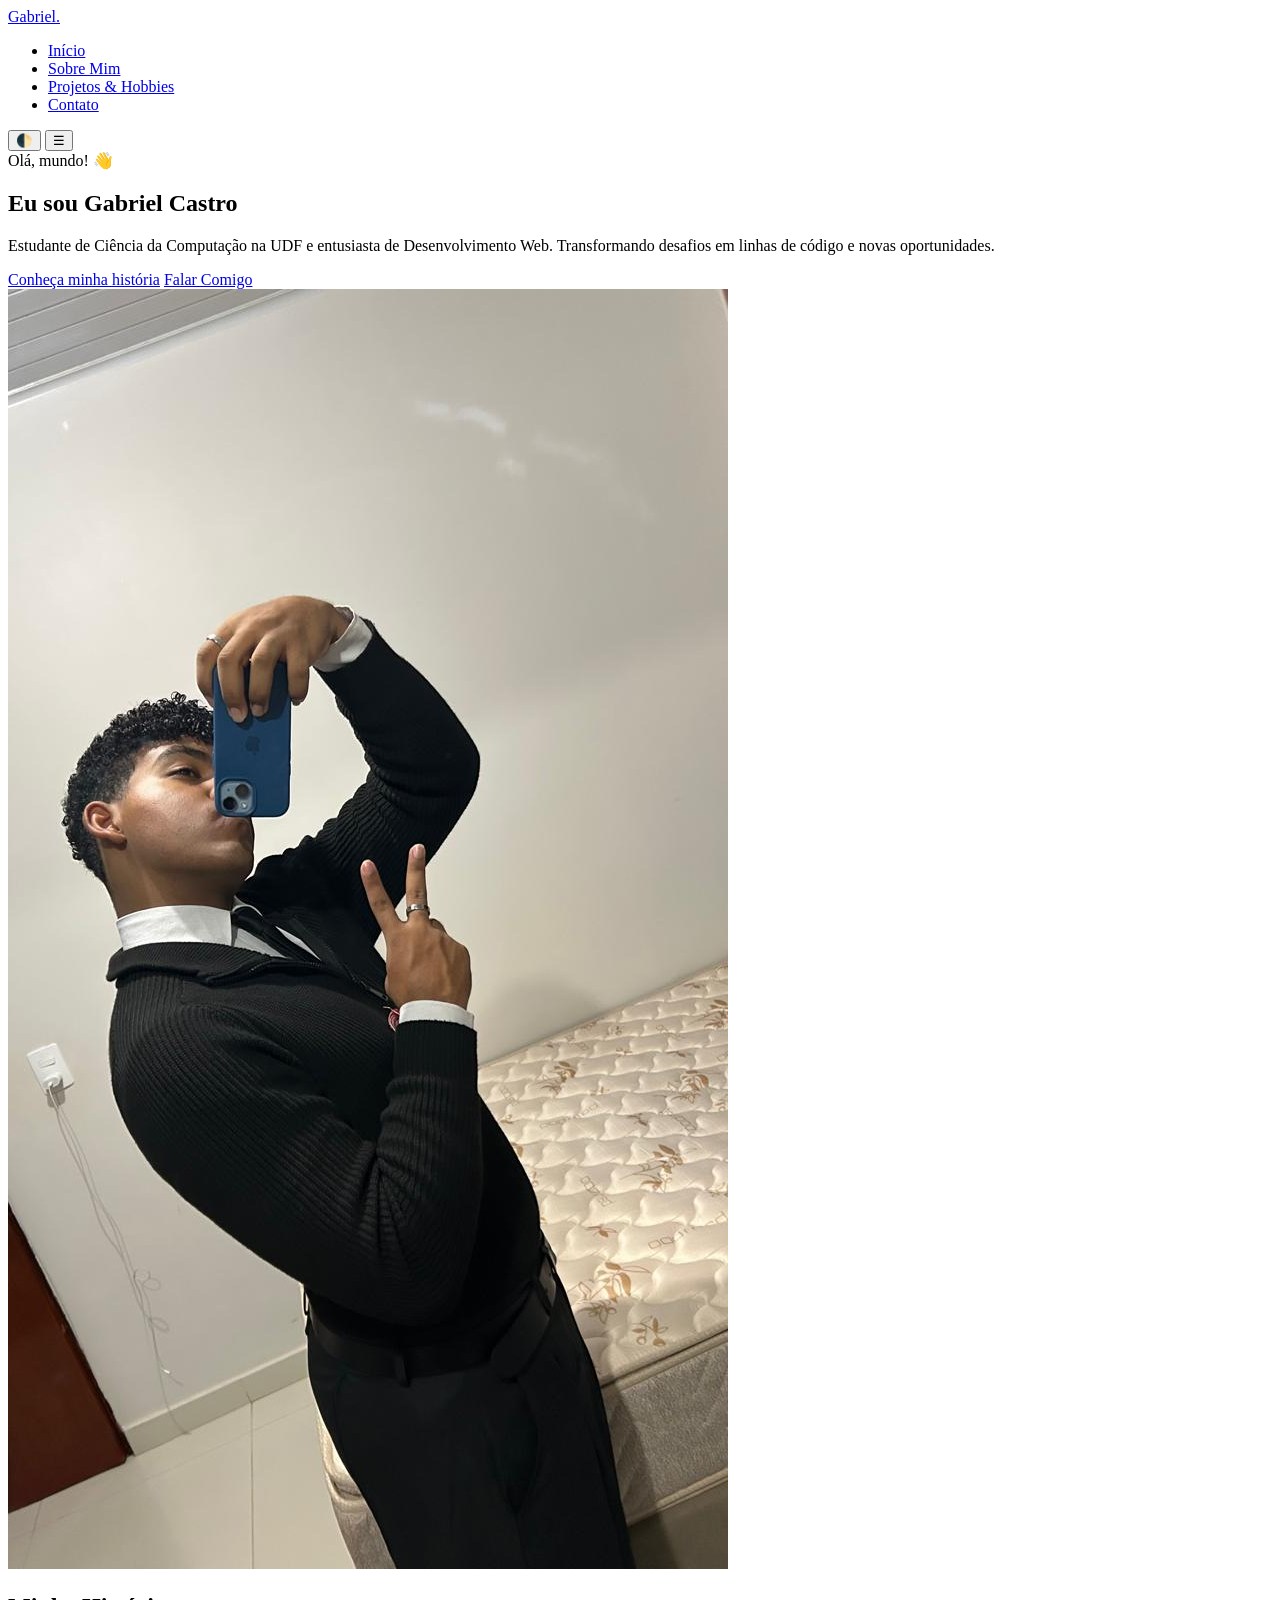
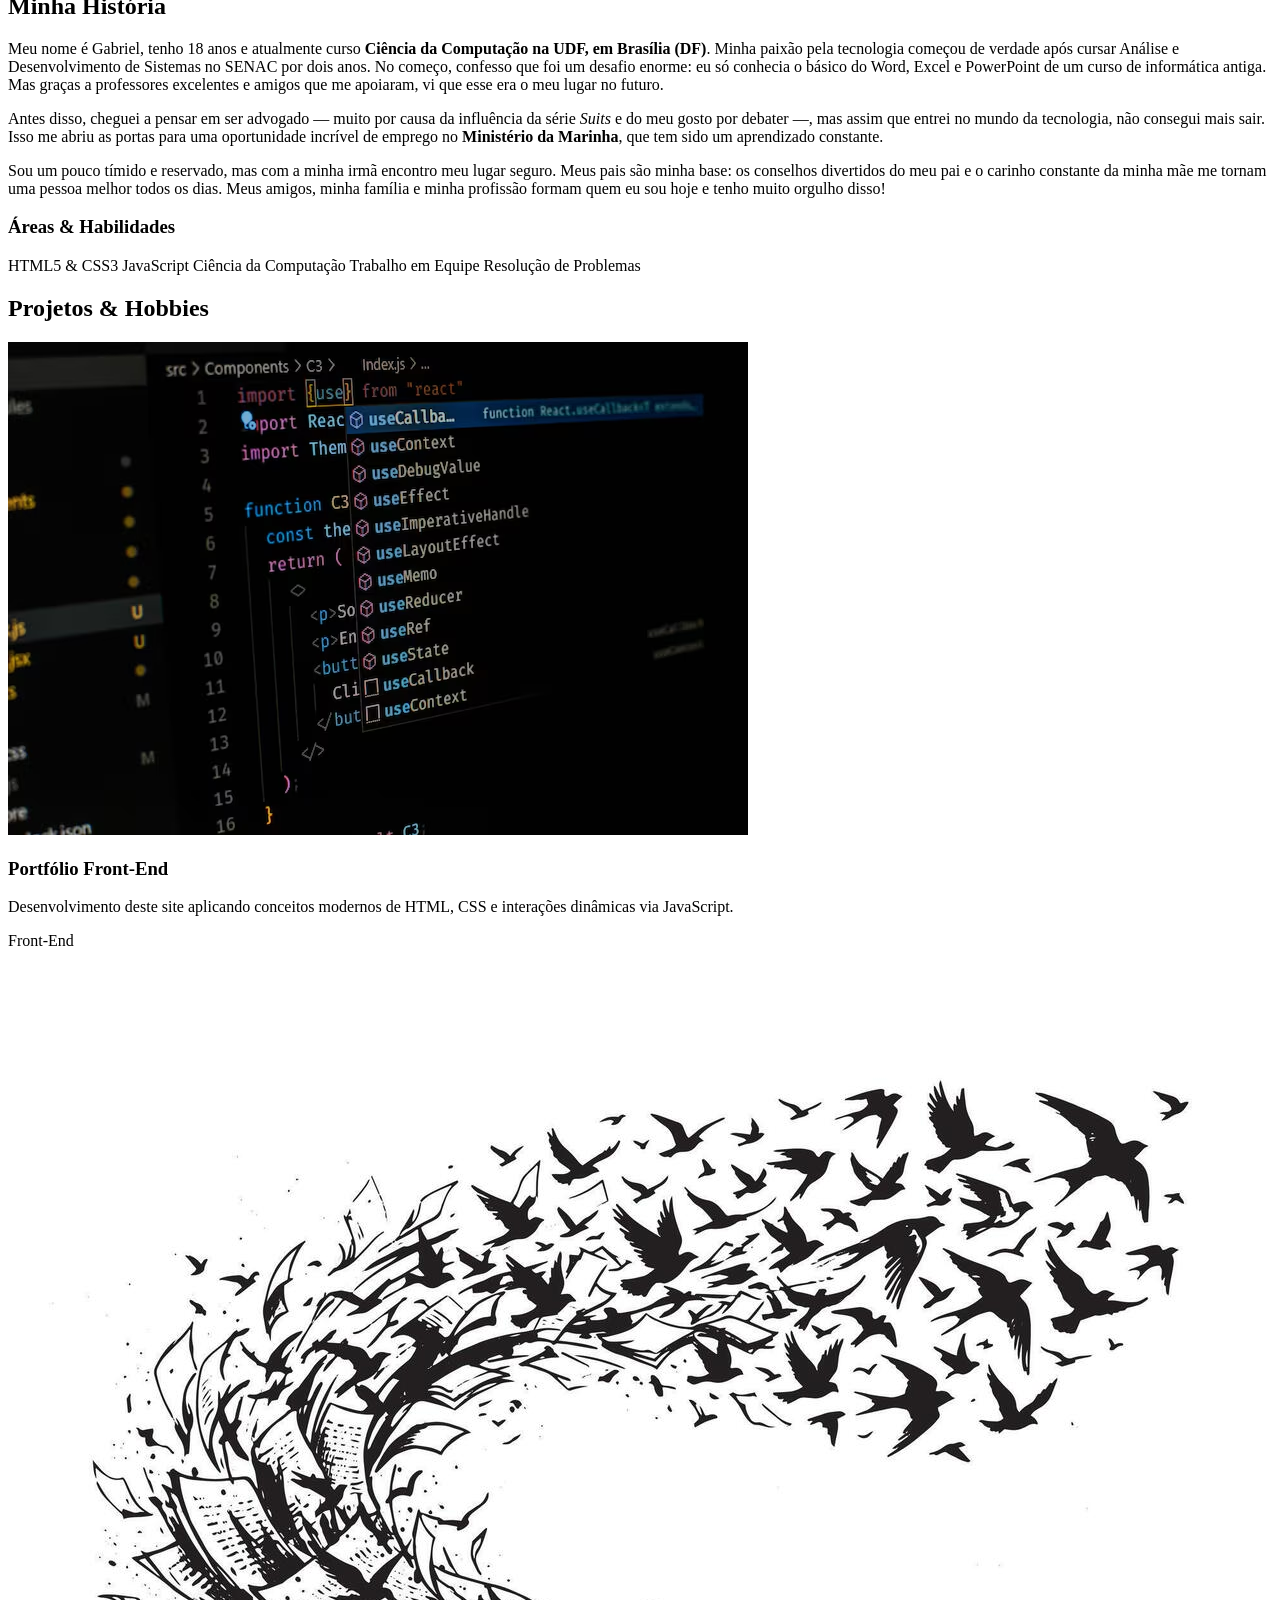
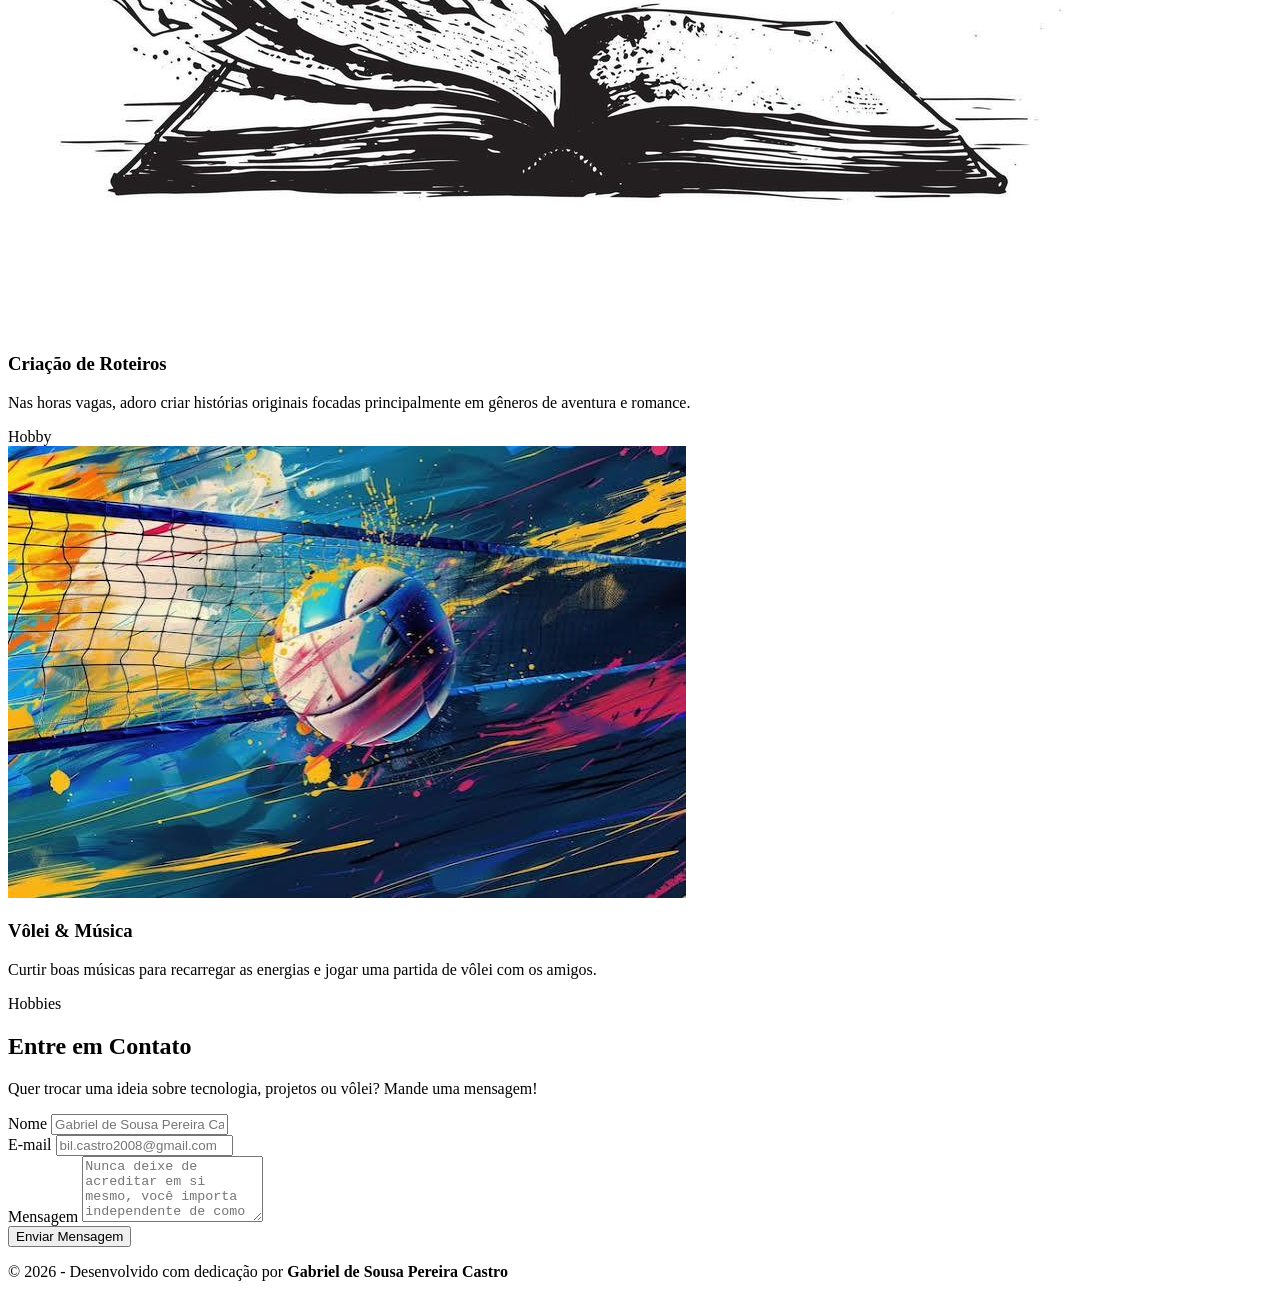
==== index.html @ bac4af5f "Add files via upload" ====
<!DOCTYPE html>
<html lang="pt-BR">
<head>
    <meta charset="UTF-8">
    <meta name="viewport" content="width=device-width, initial-scale=1.0">
    <title>Gabriel Castro | Portfólio & Biografia</title>
    <link rel="stylesheet" href="CSS/style.css">
    <!-- Fonte Google Fonts -->
    <link href="https://fonts.googleapis.com/css2?family=Poppins:wght@300;400;600;700&display=swap" rel="stylesheet">
</head>
<body>

    <!-- Cabeçalho e Navegação -->
    <header class="header">
        <div class="container nav-container">
            <a href="#inicio" class="logo">Gabriel<span>.</span></a>
            
            <nav class="nav" id="nav-menu">
                <ul class="nav-list">
                    <li><a href="#inicio" class="nav-link">Início</a></li>
                    <li><a href="#sobre" class="nav-link">Sobre Mim</a></li>
                    <li><a href="#projetos" class="nav-link">Projetos & Hobbies</a></li>
                    <li><a href="#contato" class="nav-link">Contato</a></li>
                </ul>
            </nav>

            <div class="nav-actions">
                <button id="theme-toggle" class="btn-icon" title="Alternar Tema">🌓</button>
                <button id="menu-toggle" class="menu-toggle" aria-label="Abrir Menu">☰</button>
            </div>
        </div>
    </header>

    <!-- Seção Principal (Hero) -->
    <section id="inicio" class="hero">
        <div class="container hero-content">
            <div class="hero-text">
                <span class="tag">Olá, mundo! 👋</span>
                <h1>Eu sou <span>Gabriel Castro</span></h1>
                <p>Estudante de Ciência da Computação na UDF e entusiasta de Desenvolvimento Web. Transformando desafios em linhas de código e novas oportunidades.</p>
                <div class="hero-buttons">
                    <a href="#sobre" class="btn btn-primary">Conheça minha história</a>
                    <a href="#contato" class="btn btn-outline">Falar Comigo</a>
                </div>
            </div>
            <div class="hero-image">
                <!-- Troque o src por "img/perfil.jpg" quando colocar sua foto na pasta img -->
                <img src="img/Gabriel.jpeg" alt="Foto de Gabriel de Sousa">
            </div>
        </div>
    </section>

    <!-- Seção Sobre Mim / Biografia -->
    <section id="sobre" class="section">
        <div class="container">
            <h2 class="section-title">Minha História</h2>
            <div class="about-grid">
                <div class="about-text">
                    <p>Meu nome é Gabriel, tenho 18 anos e atualmente curso <strong>Ciência da Computação na UDF, em Brasília (DF)</strong>. Minha paixão pela tecnologia começou de verdade após cursar Análise e Desenvolvimento de Sistemas no SENAC por dois anos. No começo, confesso que foi um desafio enorme: eu só conhecia o básico do Word, Excel e PowerPoint de um curso de informática antiga. Mas graças a professores excelentes e amigos que me apoiaram, vi que esse era o meu lugar no futuro.</p>
                    
                    <p>Antes disso, cheguei a pensar em ser advogado — muito por causa da influência da série <em>Suits</em> e do meu gosto por debater —, mas assim que entrei no mundo da tecnologia, não consegui mais sair. Isso me abriu as portas para uma oportunidade incrível de emprego no <strong>Ministério da Marinha</strong>, que tem sido um aprendizado constante.</p>
                    
                    <p>Sou um pouco tímido e reservado, mas com a minha irmã encontro meu lugar seguro. Meus pais são minha base: os conselhos divertidos do meu pai e o carinho constante da minha mãe me tornam uma pessoa melhor todos os dias. Meus amigos, minha família e minha profissão formam quem eu sou hoje e tenho muito orgulho disso!</p>
                </div>
                <div class="skills">
                    <h3>Áreas & Habilidades</h3>
                    <div class="skill-tags">
                        <span>HTML5 & CSS3</span>
                        <span>JavaScript</span>
                        <span>Ciência da Computação</span>
                        <span>Trabalho em Equipe</span>
                        <span>Resolução de Problemas</span>
                    </div>
                </div>
            </div>
        </div>
    </section>

    <!-- Seção Projetos & Hobbies -->
    <section id="projetos" class="section section-alt">
        <div class="container">
            <h2 class="section-title">Projetos & Hobbies</h2>
            <div class="cards-grid">
                
                <article class="card">
                    <img src="img/codigo.avif" alt="Projeto Web">
                    <div class="card-body">
                        <h3>Portfólio Front-End</h3>
                        <p>Desenvolvimento deste site aplicando conceitos modernos de HTML, CSS e interações dinâmicas via JavaScript.</p>
                        <span class="badge">Front-End</span>
                    </div>
                </article>

                <article class="card">
                    <img src="img/livro.jpg" alt="Hobby de Roteiros">
                    <div class="card-body">
                        <h3>Criação de Roteiros</h3>
                        <p>Nas horas vagas, adoro criar histórias originais focadas principalmente em gêneros de aventura e romance.</p>
                        <span class="badge">Hobby</span>
                    </div>
                </article>

                <article class="card">
                    <img src="img/images.jpg" alt="Esportes e Música">
                    <div class="card-body">
                        <h3>Vôlei & Música</h3>
                        <p>Curtir boas músicas para recarregar as energias e jogar uma partida de vôlei com os amigos.</p>
                        <span class="badge">Hobbies</span>
                    </div>
                </article>

            </div>
        </div>
    </section>

    <!-- Seção Contato -->
    <section id="contato" class="section">
        <div class="container contact-container">
            <h2 class="section-title">Entre em Contato</h2>
            <p class="section-subtitle">Quer trocar uma ideia sobre tecnologia, projetos ou vôlei? Mande uma mensagem!</p>
            
            <form id="contact-form" class="contact-form">
                <div class="form-group">
                    <label for="nome">Nome</label>
                    <input type="text" id="nome" placeholder="Gabriel de Sousa Pereira Castro" required>
                </div>
                <div class="form-group">
                    <label for="email">E-mail</label>
                    <input type="email" id="email" placeholder="bil.castro2008@gmail.com" required>
                </div>
                <div class="form-group">
                    <label for="mensagem">Mensagem</label>
                    <textarea id="mensagem" rows="4" placeholder="Nunca deixe de acreditar em si mesmo, você importa independente de como ou de quem seja, só seja você mesmo!" required></textarea>
                </div>
                <button type="submit" class="btn btn-primary btn-full">Enviar Mensagem</button>
                <p id="form-feedback" class="feedback-msg"></p>
            </form>
        </div>
    </section>

    <!-- Rodapé -->
    <footer class="footer">
        <div class="container">
            <p>&copy; 2026 - Desenvolvido com dedicação por <strong>Gabriel de Sousa Pereira Castro</strong></p>
        </div>
    </footer>

    <script src="JS/javascript.js"></script>
</body>
</html>
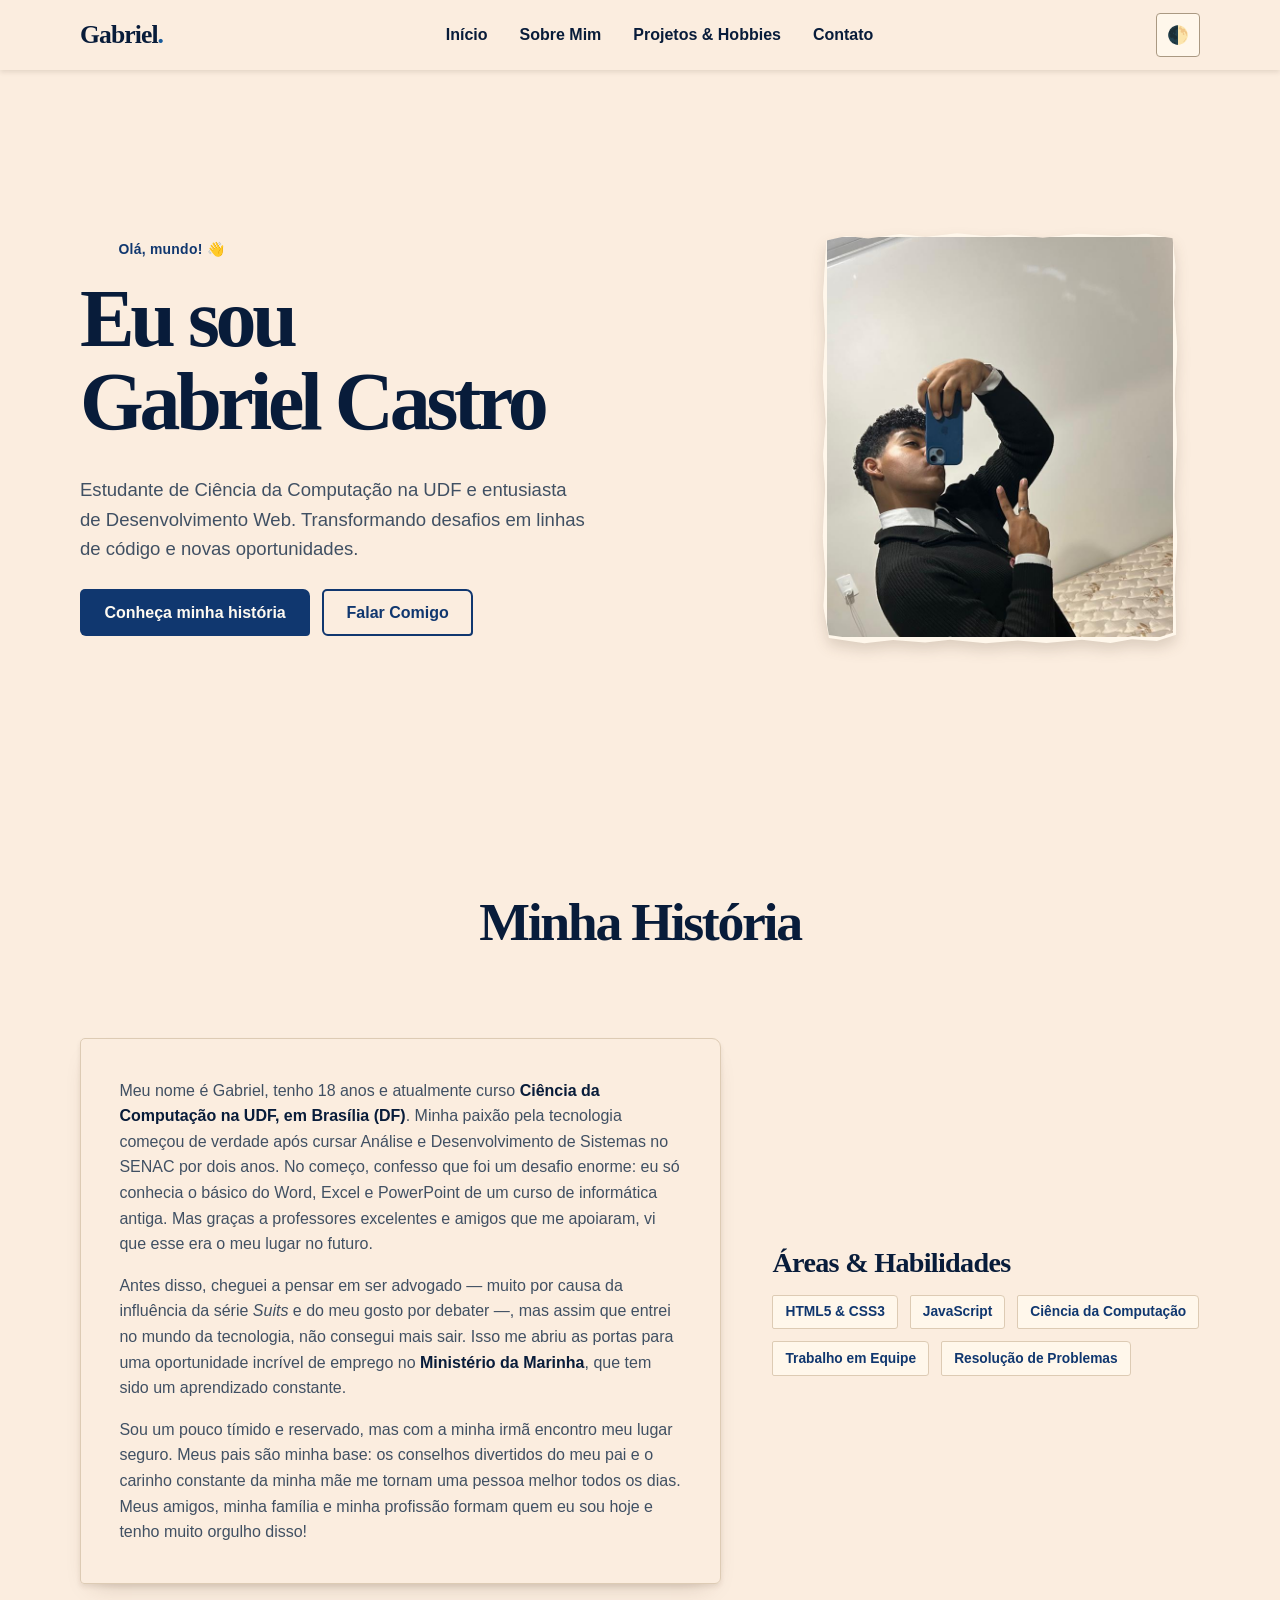
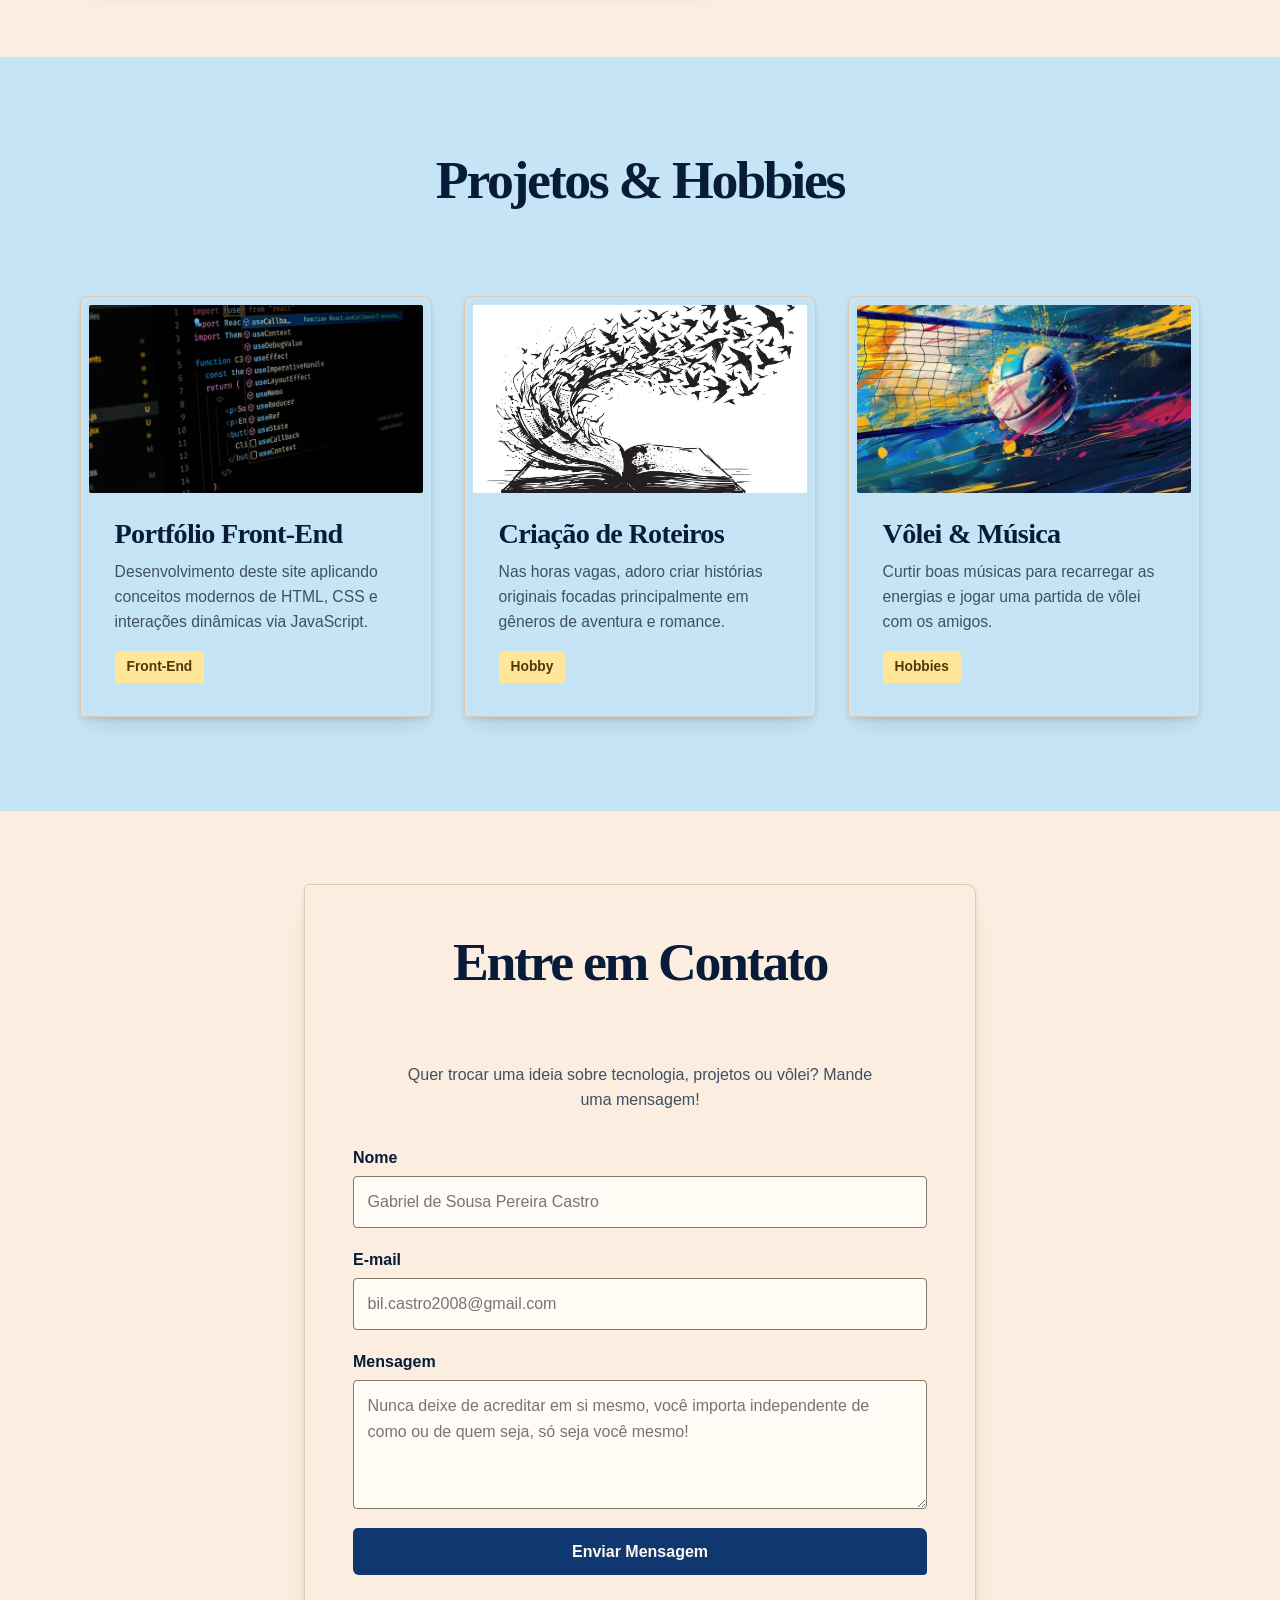
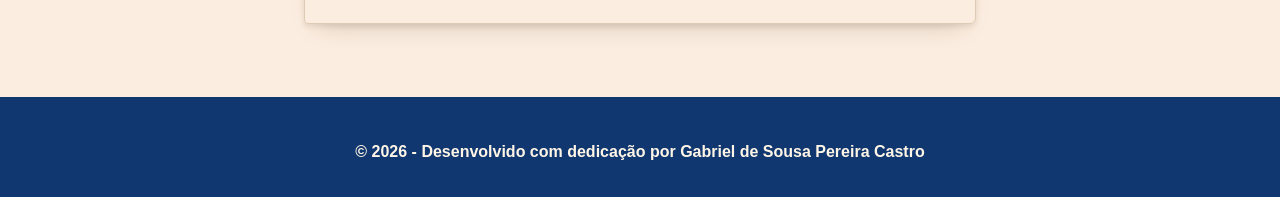
==== commit d256c921: "Update index.html" ====
--- a/index.html
+++ b/index.html
@@ -4,7 +4,7 @@
     <meta charset="UTF-8">
     <meta name="viewport" content="width=device-width, initial-scale=1.0">
     <title>Gabriel Castro | Portfólio & Biografia</title>
-    <link rel="stylesheet" href="CSS/style.css">
+    <link rel="stylesheet" href="style.css">
     <!-- Fonte Google Fonts -->
     <link href="https://fonts.googleapis.com/css2?family=Poppins:wght@300;400;600;700&display=swap" rel="stylesheet">
 </head>
@@ -145,6 +145,6 @@
         </div>
     </footer>
 
-    <script src="JS/javascript.js"></script>
+    <script src="javascript.js"></script>
 </body>
-</html>+</html>
--- a/style.css
+++ b/style.css
@@ -0,0 +1,419 @@
+@charset "UTF-8";
+
+/* Abrigo do Marinheiro • Folha de estilos completa
+   A paleta e as fontes podem ser ajustadas aqui. As texturas ficam no fim. */
+:root {
+    color-scheme: light;
+    --bg-paper: #fbeddf;
+    --bg-card: #fff7eb;
+    --bg-alt: #c5e4f6;
+    --text-main: #081c3a;
+    --text-muted: #405063;
+    --primary: #10376f;
+    --accent-gold: #ffb710;
+    --blue-accent: #175b9c;
+    --border-paper: #ddcbb4;
+    --foco-da-foto: 50% 12%; /* Posição do rosto dentro da moldura. */
+    --shadow-paper: 0 3px 5px rgb(69 44 23 / 9%), 0 12px 24px -14px rgb(69 44 23 / 27%);
+    --fonte-titulo: Georgia, "Iowan Old Style", "Palatino Linotype", serif;
+    --fonte-texto: "Poppins", "Segoe UI", Arial, "Liberation Sans", sans-serif;
+    --recorte: polygon(
+        1.3% 2.1%, 7% 1%, 13% 1.6%, 22% .5%, 29% 1.2%, 38% .3%,
+        47% 1.1%, 53% .6%, 62% 1.4%, 72% .4%, 83% 1%, 91% .4%,
+        98.4% 1.5%, 99.2% 8%, 98.8% 17%, 99.7% 28%, 99% 39%,
+        99.6% 51%, 98.9% 64%, 99.7% 75%, 99% 85%, 99.4% 97.5%,
+        94% 99%, 87% 98.6%, 81% 99.5%, 73% 98.7%, 63% 99.5%,
+        55% 98.9%, 46% 99.6%, 36% 98.7%, 29% 99.4%, 20% 98.8%,
+        12% 99.6%, 2% 98.3%, .5% 91%, 1.1% 83%, .3% 74%, 1% 62%,
+        .4% 54%, 1.2% 46%, .3% 35%, 1% 25%, .4% 15%
+    );
+}
+
+/* A opção de tema existente mantém a paleta clara do convite. */
+body.light-theme { color-scheme: light; }
+
+*, *::before, *::after { box-sizing: border-box; }
+html { scroll-padding-top: 6.5rem; }
+body, h1, h2, h3, p, ul { margin: 0; }
+body {
+    color: var(--text-main);
+    background-color: var(--bg-paper);
+    background-image: var(--fibra);
+    font-family: var(--fonte-texto);
+    line-height: 1.6;
+}
+img { max-width: 100%; }
+button, input, textarea, select { font: inherit; }
+a { color: var(--blue-accent); }
+:focus-visible {
+    outline: 3px solid var(--blue-accent);
+    outline-offset: 3px;
+}
+.container { width: min(90%, 70rem); margin-left: auto; margin-right: auto; }
+
+/* Cabeçalho com uma borda fina de papel. */
+.header {
+    position: fixed;
+    top: 0;
+    left: 0;
+    right: 0;
+    z-index: 1000;
+    padding: .8rem 0;
+    background: var(--fibra), var(--bg-card);
+    box-shadow: 0 2px 5px rgb(54 40 23 / 12%);
+}
+.nav-container, .nav-list, .nav-actions, .hero-buttons, .skill-tags {
+    display: flex;
+    align-items: center;
+}
+.nav-container { justify-content: space-between; gap: clamp(.65rem, 2vw, 2rem); }
+.logo {
+    min-width: 0;
+    color: var(--text-main);
+    font: bold clamp(1.15rem, 2vw, 1.65rem)/1.08 var(--fonte-titulo);
+    letter-spacing: -.035em;
+    text-decoration: none;
+    overflow-wrap: anywhere;
+}
+.logo img { display: block; max-height: 3rem; width: auto; max-width: 100%; object-fit: contain; }
+.logo span { color: var(--blue-accent); }
+.nav-list { display: grid; grid-auto-flow: column; list-style: none; padding: 0; gap: clamp(.8rem, 2.5vw, 2rem); }
+.nav-link {
+    color: var(--text-main);
+    font-weight: 650;
+    text-decoration: none;
+    text-underline-offset: .32em;
+}
+.nav-link:hover, .nav-link[aria-current="page"] {
+    color: var(--primary);
+    text-decoration: underline solid var(--accent-gold) 3px;
+}
+.nav-actions { display: grid; grid-auto-flow: column; gap: .5rem; flex: none; }
+.btn-icon, .menu-toggle {
+    min-width: 2.75rem;
+    min-height: 2.75rem;
+    padding: .25rem .6rem;
+    border: 1px solid #aa9982;
+    border-radius: 4px;
+    background: var(--bg-card);
+    color: var(--primary);
+    font-size: 1.1rem;
+    cursor: pointer;
+}
+.btn-icon:hover, .menu-toggle:hover { background-color: var(--bg-alt); }
+.menu-toggle { display: none; }
+
+/* Abertura com manchete, traço de tinta e retrato montado em papel azul. */
+.hero {
+    display: flex;
+    position: relative;
+    isolation: isolate;
+    align-items: center;
+    min-height: min(90vh, 54rem);
+    padding: clamp(8.5rem, 12vw, 11rem) 0 clamp(4.5rem, 7vw, 7rem);
+}
+.hero::before {
+    content: "";
+    position: absolute;
+    z-index: -1;
+    top: 2.75rem;
+    left: 0;
+    width: clamp(6rem, 14vw, 14rem);
+    height: clamp(4.4rem, 10vw, 9rem);
+    background: var(--fibra), var(--primary);
+    clip-path: polygon(0 0, 100% 0, 96% 6%, 89% 10%, 86% 16%, 79% 19%,
+        74% 25%, 69% 26%, 63% 33%, 58% 35%, 51% 42%, 46% 43%, 41% 50%,
+        36% 52%, 32% 58%, 27% 59%, 21% 67%, 17% 70%, 13% 78%, 9% 80%, 0 94%);
+    pointer-events: none;
+}
+.hero-content { display: flex; justify-content: space-between; align-items: center; gap: clamp(2rem, 6vw, 6rem); }
+.hero-text { flex: 1 1 54%; min-width: 0; }
+.tag {
+    display: inline-flex;
+    align-items: center;
+    margin-bottom: 1rem;
+    color: var(--primary);
+    font-size: .87rem;
+    font-weight: 700;
+    letter-spacing: .02em;
+}
+.tag::before {
+    content: "";
+    flex: none;
+    width: 1.85rem;
+    margin-right: .55rem;
+    height: 1.45rem;
+    background: var(--marcas) center / contain no-repeat;
+}
+.hero-text h1, .section-title, .card-body h3, .skills h3 {
+    font-family: var(--fonte-titulo);
+    color: var(--text-main);
+    font-weight: 700;
+    text-wrap: balance;
+}
+.hero-text h1 {
+    margin: 0 0 .38em;
+    font-size: clamp(3.2rem, 6.4vw, 6.1rem);
+    letter-spacing: -.052em;
+    line-height: 1.02;
+    overflow-wrap: anywhere;
+}
+.hero-text h1 span {
+    color: inherit;
+    padding-bottom: .115em;
+    background: var(--pincel) center bottom / 100% .27em no-repeat;
+    -webkit-box-decoration-break: clone;
+    box-decoration-break: clone;
+}
+.hero-text p {
+    max-width: 49ch;
+    margin-bottom: 1.55rem;
+    color: var(--text-muted);
+    font-size: clamp(1rem, 1.45vw, 1.18rem);
+}
+.hero-buttons, .skill-tags { flex-wrap: wrap; gap: .75rem; }
+.btn, .btn-full {
+    display: inline-flex;
+    justify-content: center;
+    align-items: center;
+    min-height: 2.85rem;
+    padding: .68rem 1.4rem;
+    border: 2px solid transparent;
+    border-radius: 5px 7px 4px 6px;
+    font: 700 1rem/1.35 var(--fonte-texto);
+    text-align: center;
+    text-decoration: none;
+    cursor: pointer;
+}
+.btn-primary, .btn-full { color: #fffaf1; background-color: var(--primary); }
+.btn-primary:hover, .btn-full:hover { background-color: var(--blue-accent); }
+.btn-outline { color: var(--primary); border-color: var(--primary); background: transparent; }
+.btn-outline:hover { background-color: var(--bg-alt); }
+.hero-image {
+    position: relative;
+    isolation: isolate;
+    flex: 0 1 38%;
+    width: min(100%, 25rem);
+    max-width: 25rem;
+    min-width: 0;
+    padding: clamp(.85rem, 1.7vw, 1.4rem);
+    filter: drop-shadow(0 3px 0 var(--bg-card)) drop-shadow(0 7px 7px rgb(65 43 27 / 16%));
+}
+.hero-image::before, .hero-image::after { content: ""; position: absolute; pointer-events: none; }
+.hero-image::before {
+    z-index: -1;
+    top: 0; right: 0; bottom: 0; left: 0;
+    background: var(--fibra), var(--bg-alt);
+    clip-path: var(--recorte);
+    transform: rotate(-3deg);
+}
+.hero-image img {
+    display: block;
+    width: 100%;
+    height: auto;
+    aspect-ratio: 4 / 4.6;
+    object-fit: cover;
+    object-position: var(--foco-da-foto);
+    border: 5px solid var(--bg-card);
+    clip-path: var(--recorte);
+}
+/* Dois recortes do convite acompanham a moldura em qualquer tamanho. */
+.hero-image::after {
+    top: -5%;
+    right: 0;
+    bottom: -4%;
+    left: -10%;
+    background-image: var(--fita-xadrez), var(--livro-barquinho);
+    background-position: right top, left bottom;
+    background-size: 27% auto, 52% auto;
+    background-repeat: no-repeat;
+}
+
+/* Faixas azul-claro com bordas irregulares independentes do conteúdo. */
+.section { padding: clamp(3.5rem, 6.5vw, 6rem) 0; }
+.section-alt, .footer { position: relative; background-image: var(--fibra); }
+.section-alt { background-color: var(--bg-alt); }
+.section-alt::before, .section-alt::after, .footer::before {
+    content: "";
+    position: absolute;
+    left: 0; right: 0;
+    height: 11px;
+    background-color: inherit;
+    background-image: var(--fibra);
+    -webkit-mask: var(--borda) left top / 192px 11px repeat-x;
+    mask: var(--borda) left top / 192px 11px repeat-x;
+    pointer-events: none;
+}
+.section-alt::before, .footer::before { top: -10px; }
+.section-alt::after { bottom: -10px; transform: rotate(180deg); }
+.section-title {
+    margin: 0 auto clamp(1.8rem, 4vw, 3rem);
+    font-size: clamp(2.35rem, 4.2vw, 4rem);
+    line-height: 1.08;
+    letter-spacing: -.043em;
+    text-align: center;
+    overflow-wrap: anywhere;
+}
+/* Pequenas ondas ocupam uma linha própria abaixo da chamada. */
+.section-title::after {
+    content: "";
+    display: block;
+    width: clamp(4.6rem, 8vw, 6.5rem);
+    height: clamp(1.15rem, 2vw, 1.625rem);
+    margin: .25em auto 0;
+    background: var(--ondas) center / contain no-repeat;
+    pointer-events: none;
+}
+.about-grid {
+    display: grid;
+    grid-template-columns: minmax(0, 3fr) minmax(0, 2fr);
+    align-items: center;
+    gap: clamp(1.75rem, 4vw, 3.75rem);
+}
+.about-text, .card, .contact-container {
+    background: var(--fibra), var(--bg-card);
+    border: 1px solid var(--border-paper);
+    border-radius: 5px 9px 6px 4px;
+    box-shadow: var(--shadow-paper);
+}
+.about-text { padding: clamp(1.35rem, 3vw, 2.5rem); }
+.about-text p, .card-body p, .section-subtitle { color: var(--text-muted); }
+.about-text p + p { margin-top: 1rem; }
+.about-text strong { color: var(--text-main); }
+.skills h3, .card-body h3 {
+    font-size: clamp(1.45rem, 2.2vw, 1.85rem);
+    line-height: 1.15;
+    letter-spacing: -.025em;
+}
+.skills h3 { margin-bottom: 1rem; }
+.skill-tags span, .badge {
+    display: inline-block;
+    padding: .32rem .75rem;
+    border-radius: 2px 4px 3px 2px;
+    font-size: .86rem;
+    font-weight: 650;
+}
+.skill-tags span { color: var(--primary); background: var(--bg-card); border: 1px solid var(--border-paper); }
+.badge { color: #4f3706; background-color: #ffe69b; }
+
+/* Cartões com margem clara ao redor da imagem. */
+.cards-grid {
+    display: grid;
+    grid-template-columns: repeat(auto-fit, minmax(min(100%, 17.5rem), 1fr));
+    gap: clamp(1.2rem, 2.5vw, 2rem);
+}
+/* Cantoneira de álbum sobre a margem da imagem ou do cartão. */
+.card {
+    --cor-cantoneira: #f9cd67;
+    position: relative;
+    min-width: 0;
+    padding: .5rem;
+}
+.card:nth-child(even) { --cor-cantoneira: #a9cfe6; }
+.card::after {
+    content: "";
+    position: absolute;
+    top: .35rem;
+    right: .35rem;
+    width: 1.35rem;
+    height: 1.35rem;
+    clip-path: polygon(0 0, 100% 0, 100% 100%);
+    background: var(--fibra), linear-gradient(45deg,
+        var(--cor-cantoneira) 46%, #fff3d5 49%, var(--cor-cantoneira) 54%);
+    pointer-events: none;
+}
+.card img {
+    display: block;
+    width: 100%;
+    aspect-ratio: 16 / 9;
+    object-fit: cover;
+    border-radius: 2px;
+}
+.card-body { padding: clamp(1rem, 2.2vw, 1.6rem); }
+.card-body h3 { margin: 0 0 .55rem; overflow-wrap: anywhere; }
+.card-body p { margin: 0 0 1rem; font-size: .98rem; }
+.card-body a { text-underline-offset: .18em; }
+/* Contato e rodapé. */
+.contact-container { max-width: 42rem; margin-left: auto; margin-right: auto; padding: clamp(1.35rem, 4vw, 3rem); }
+.section-subtitle { max-width: 56ch; margin: 0 auto 2rem; text-align: center; }
+.section-title + .section-subtitle { margin-top: -1rem; }
+.form-group { margin-bottom: 1.2rem; }
+.form-group label { display: block; margin-bottom: .35rem; color: var(--text-main); font-weight: 650; }
+.form-group input, .form-group textarea, .form-group select {
+    display: block;
+    width: 100%;
+    padding: .75rem .85rem;
+    border: 1px solid #847867;
+    border-radius: 4px;
+    background: #fffcf5;
+    color: var(--text-main);
+}
+.form-group textarea { min-height: 7rem; resize: vertical; }
+.form-group :is(input, textarea, select):focus { border-color: var(--blue-accent); }
+.btn-full { width: 100%; }
+.feedback-msg { margin-top: 1rem; text-align: center; font-weight: 650; color: #226347; }
+.feedback-msg:empty { margin: 0; }
+.footer {
+    padding: 2rem 0;
+    background-color: var(--primary);
+    color: #fff6e7;
+    text-align: center;
+    font-weight: 600;
+}
+.footer a { color: inherit; text-underline-offset: .2em; }
+.footer :focus-visible { outline-color: var(--accent-gold); }
+
+@media (hover: hover) {
+    .card:hover, .card:focus-within { border-color: #a69580; }
+}
+@media (prefers-reduced-motion: no-preference) {
+    html { scroll-behavior: smooth; }
+    .btn, .btn-full, .nav-link, .card { transition: background-color .18s, border-color .18s, color .18s; }
+}
+@media (max-width: 768px) {
+    .header { padding: .55rem 0; }
+    .menu-toggle { display: inline-grid; place-items: center; }
+    .nav {
+        display: none;
+        position: absolute;
+        top: 100%;
+        left: 0; right: 0;
+        max-height: 75vh;
+        overflow-y: auto;
+        padding: .65rem 5% 1rem;
+        background: var(--fibra), var(--bg-card);
+        border-bottom: 2px solid var(--border-paper);
+        box-shadow: var(--shadow-paper);
+    }
+    .nav.active { display: block; }
+    .nav-list { grid-auto-flow: row; justify-items: center; gap: .1rem; }
+    .nav-link { display: inline-block; padding: .58rem .75rem; }
+    .hero { min-height: auto; padding: 6.4rem 0 3.5rem; }
+    .hero-content { display: grid; grid-template-columns: minmax(0, 1fr); justify-items: center; gap: 1.8rem; text-align: center; }
+    .hero-image { grid-row: 1; width: clamp(11rem, 49vw, 16rem); padding: .7rem; }
+    .hero-image::after {
+        left: -14%;
+        bottom: -3%;
+        background-size: 29% auto, 49% auto;
+    }
+    .hero-text { flex: auto; }
+    .hero-text h1 { font-size: clamp(2.7rem, 9vw, 4.3rem); }
+    .hero-text p { margin-left: auto; margin-right: auto; }
+    .hero-buttons { justify-content: center; }
+    .about-grid { grid-template-columns: minmax(0, 1fr); }
+}
+@media (max-width: 380px) {
+    .nav-container { gap: .4rem; }
+    .nav-actions { gap: .3rem; }
+    .hero-buttons .btn { width: 100%; }
+}
+/* Alternativas para navegadores anteriores ao suporte a aspect-ratio. */
+@supports not (aspect-ratio: 1) {
+    .hero-image img { height: clamp(14rem, 29vw, 25.6rem); }
+    .card img { height: 12rem; }
+    .hero-buttons { gap: 0; margin: -.375rem; }
+    .hero-buttons > .btn { margin: .375rem; }
+    @media (max-width: 768px) {
+        .hero-image img { height: clamp(11rem, 50vw, 16.8rem); }
+    }
+}
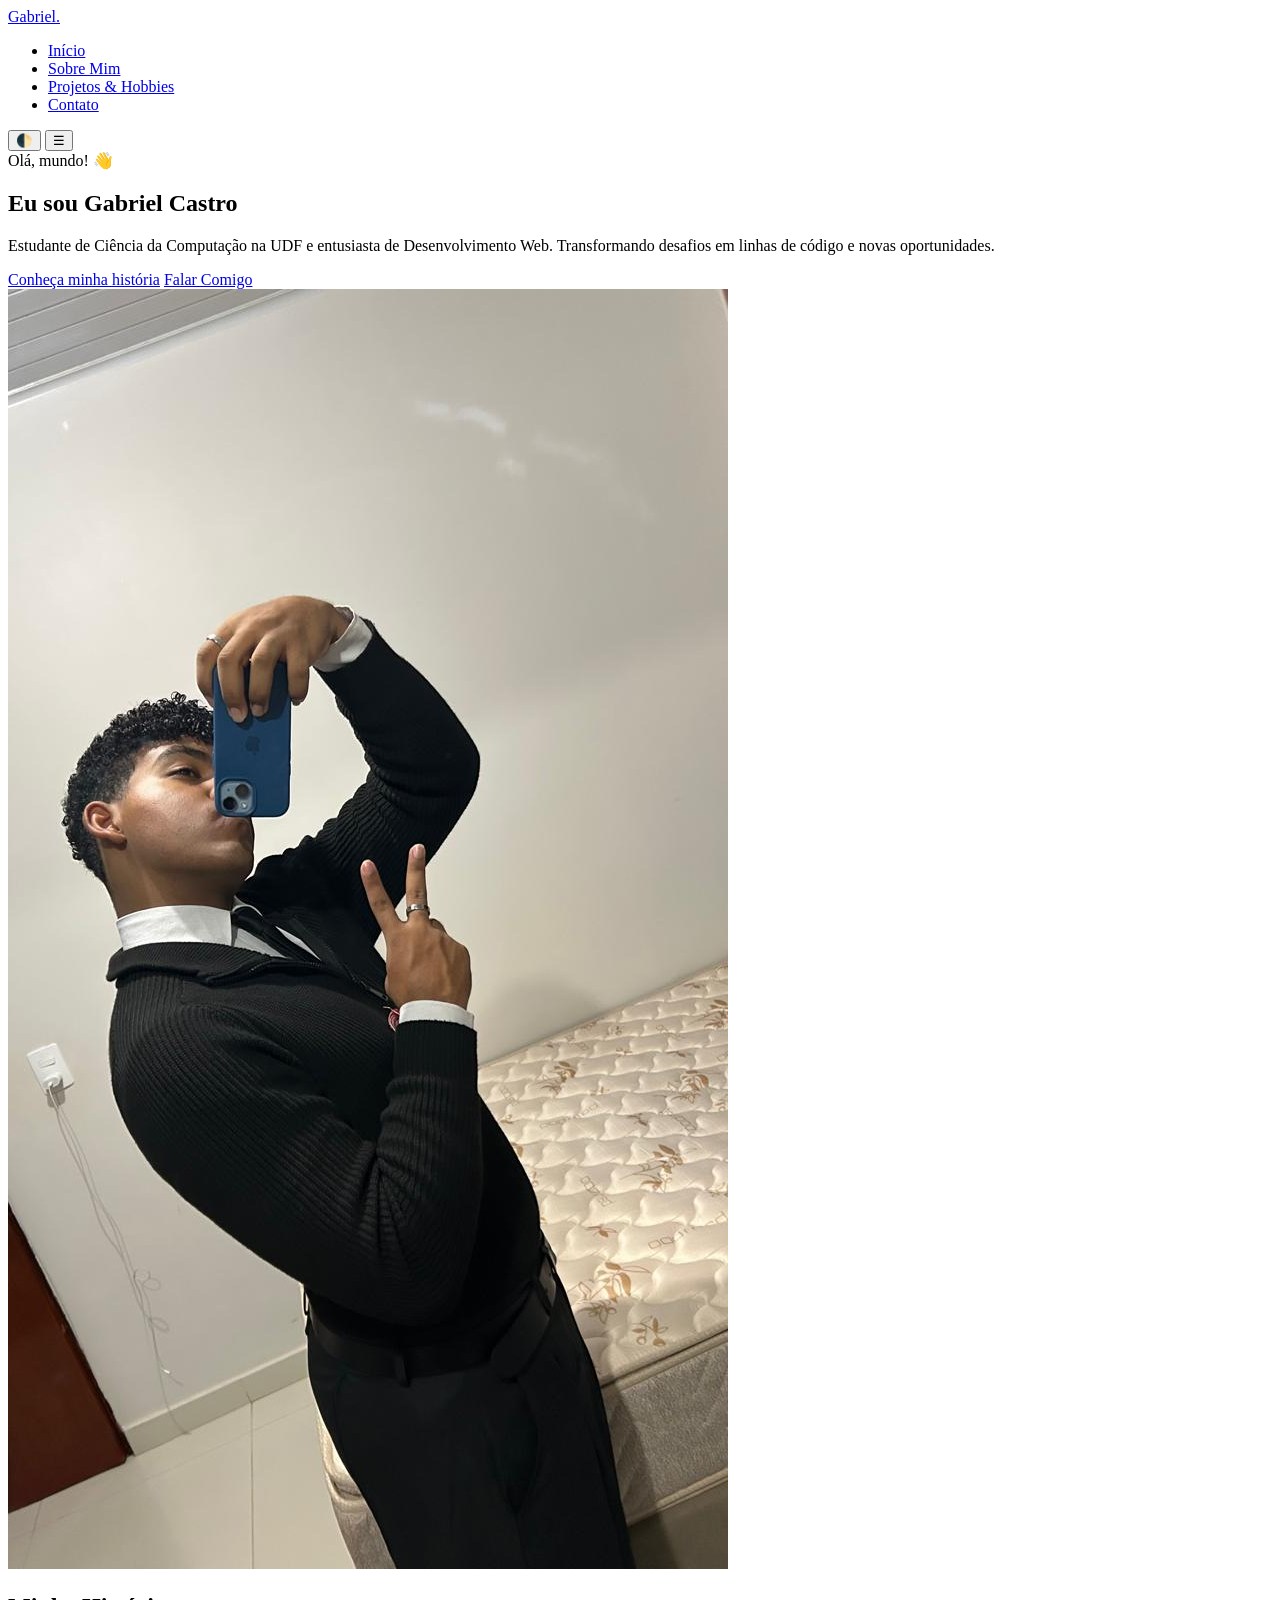
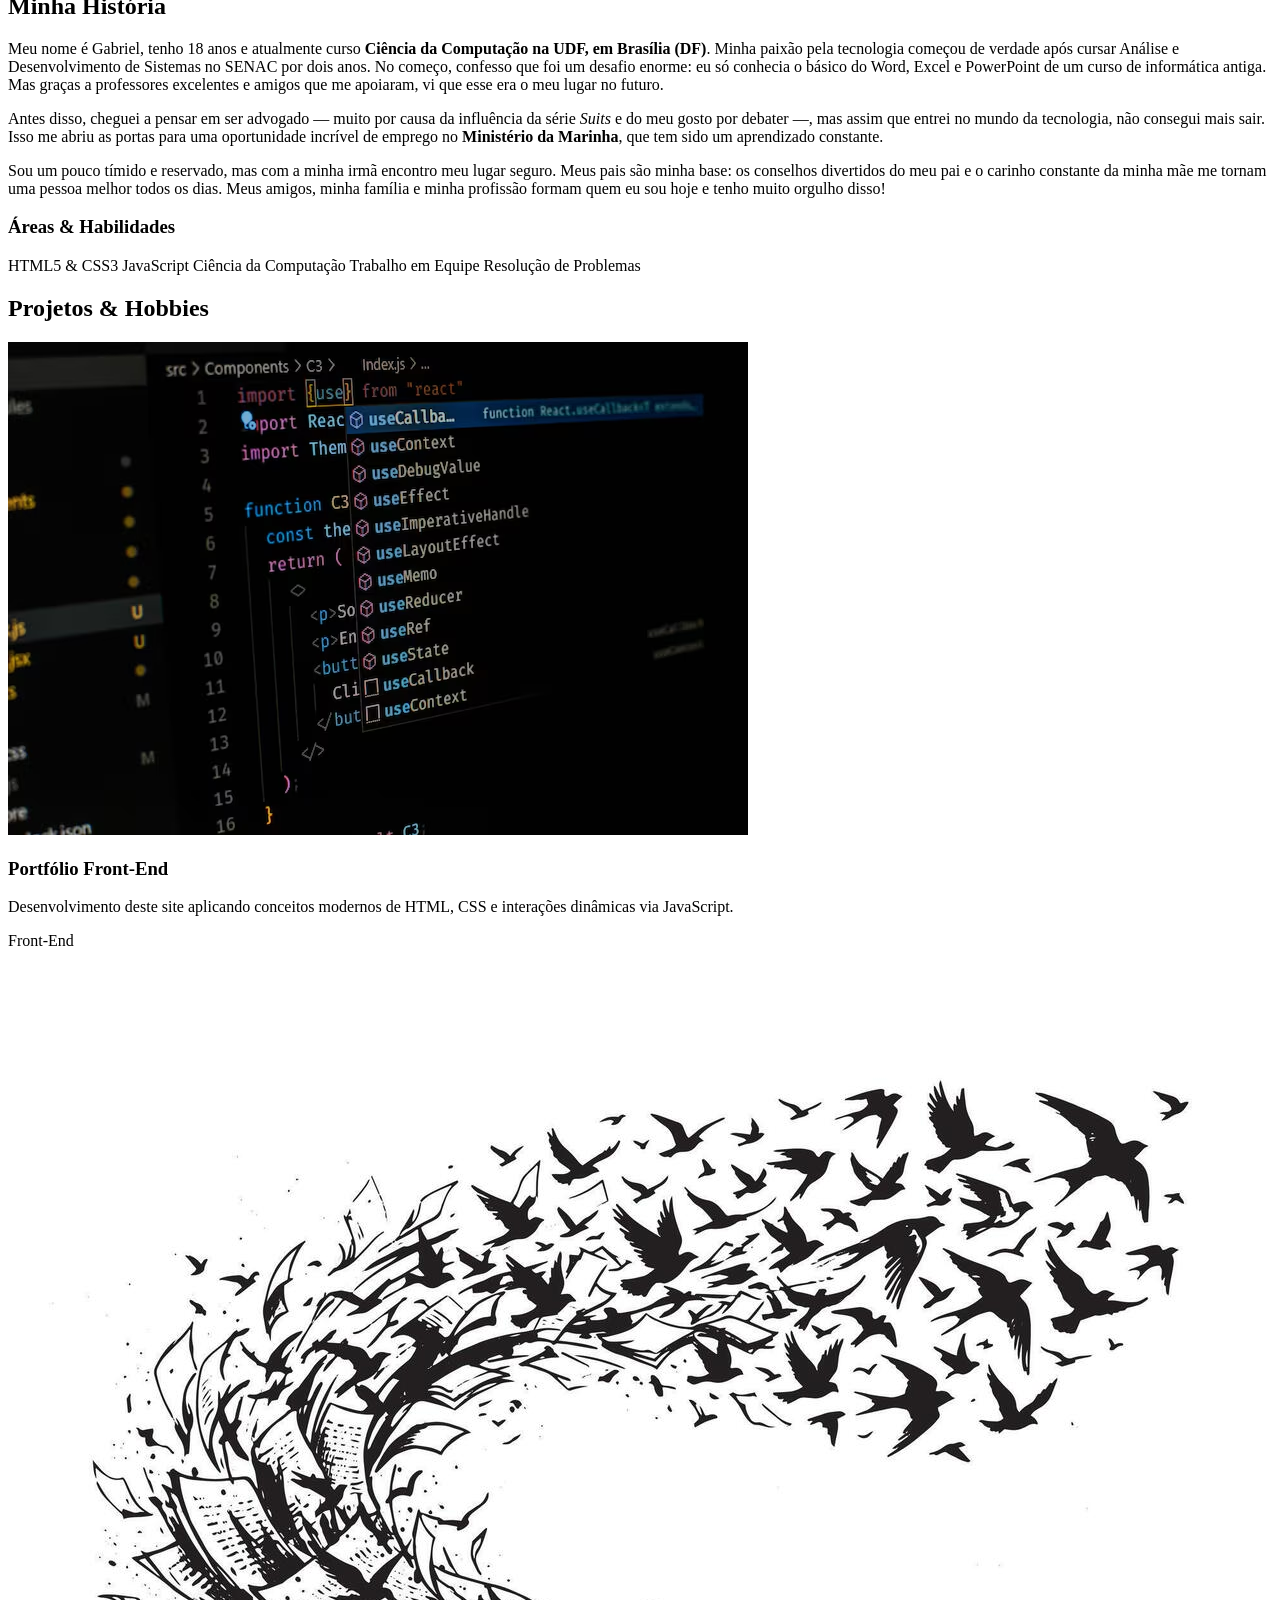
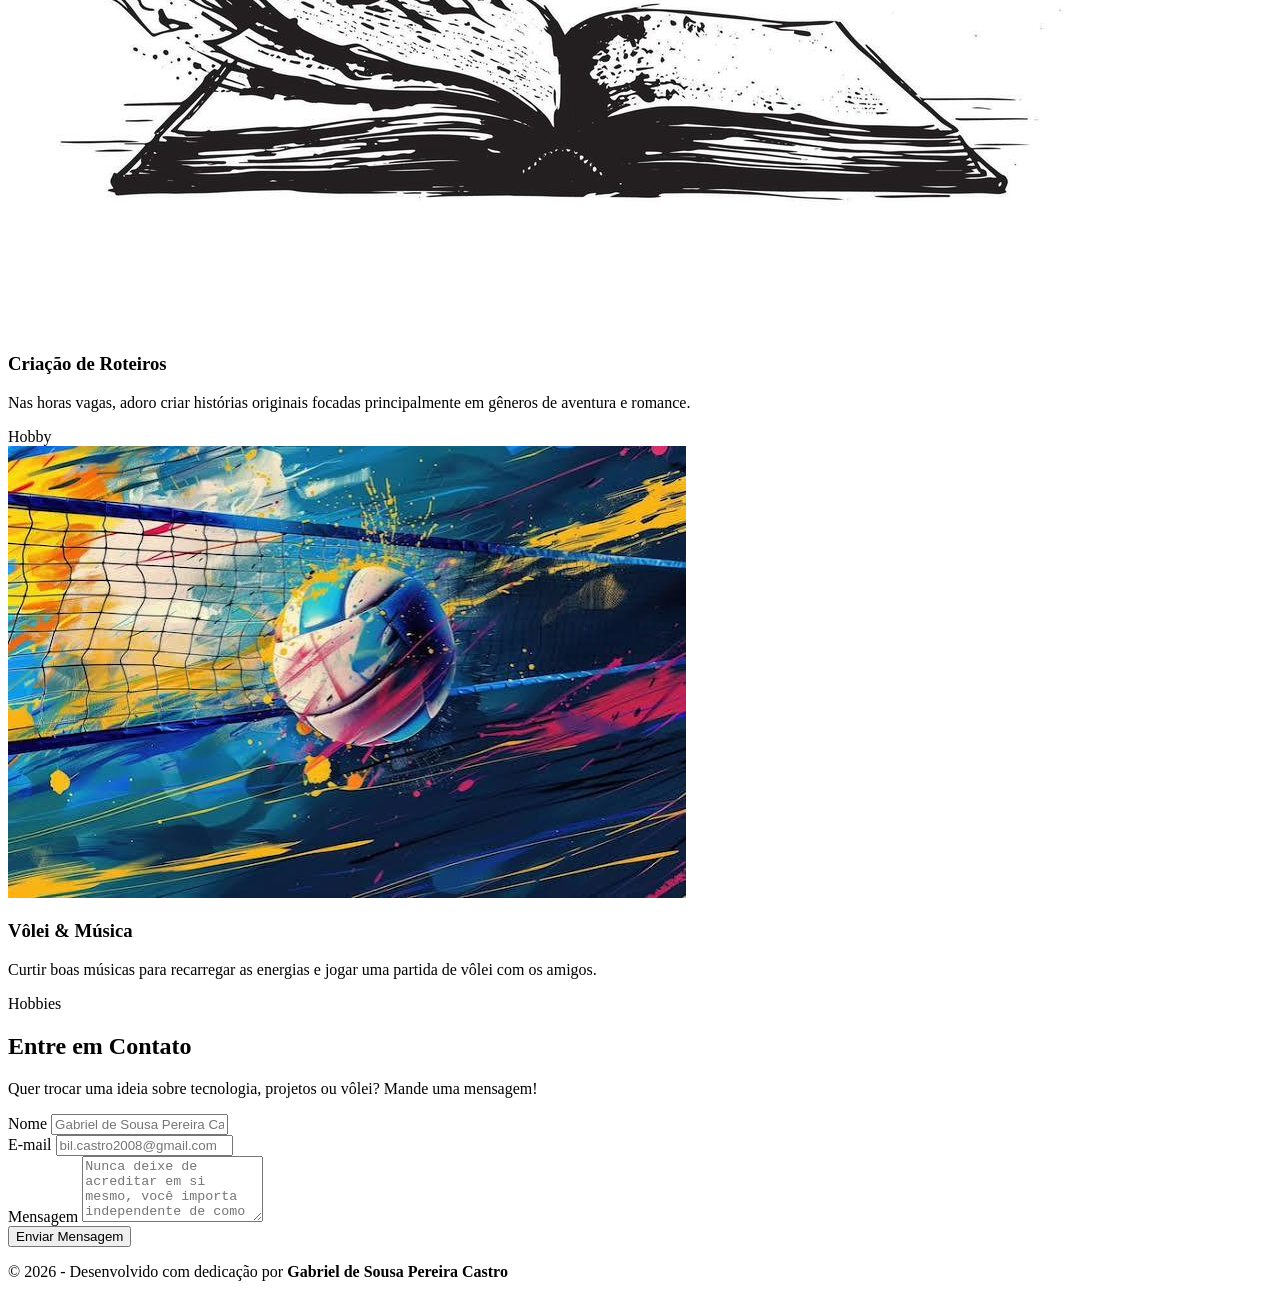
==== commit 8f595336: "Add files via upload" ====
--- a/index.html
+++ b/index.html
@@ -4,7 +4,7 @@
     <meta charset="UTF-8">
     <meta name="viewport" content="width=device-width, initial-scale=1.0">
     <title>Gabriel Castro | Portfólio & Biografia</title>
-    <link rel="stylesheet" href="style.css">
+    <link rel="stylesheet" href="css/style.css">
     <!-- Fonte Google Fonts -->
     <link href="https://fonts.googleapis.com/css2?family=Poppins:wght@300;400;600;700&display=swap" rel="stylesheet">
 </head>
@@ -145,6 +145,6 @@
         </div>
     </footer>
 
-    <script src="javascript.js"></script>
+    <script src="js/javascript.js"></script>
 </body>
-</html>
+</html>
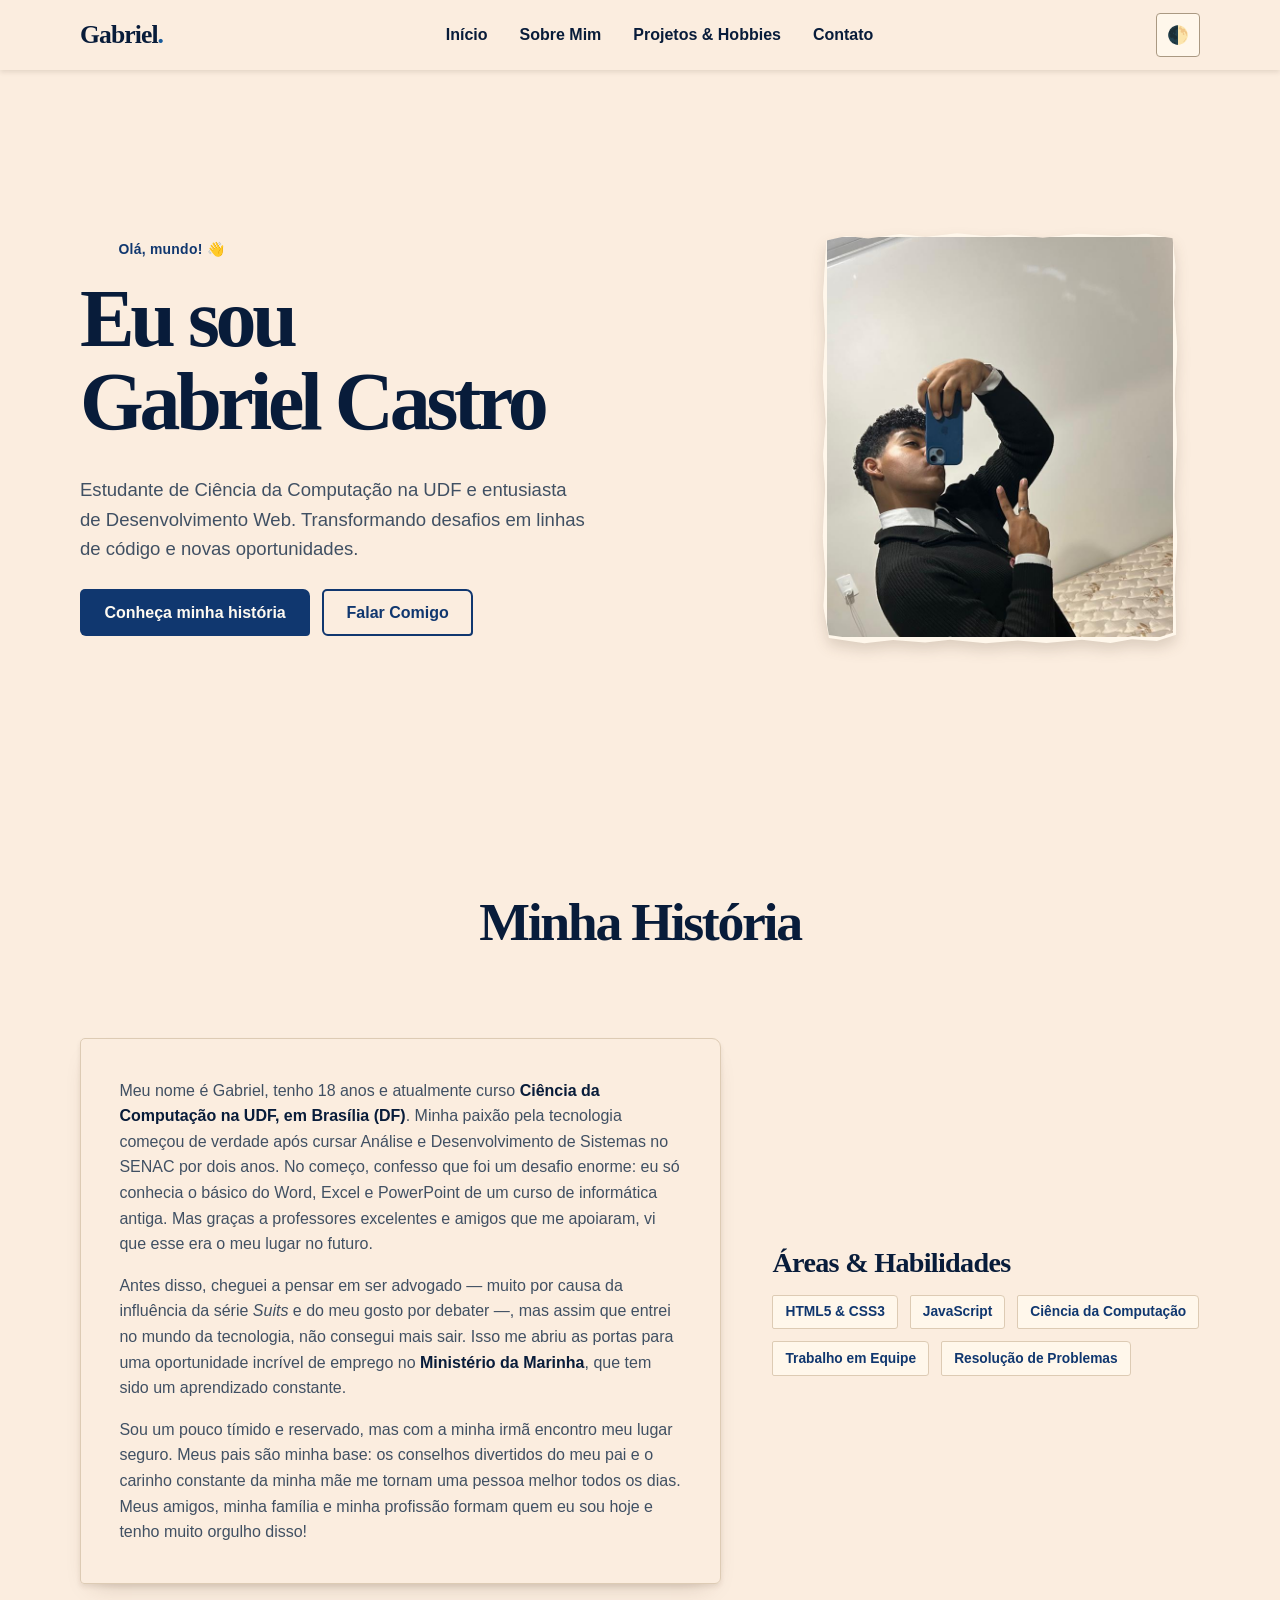
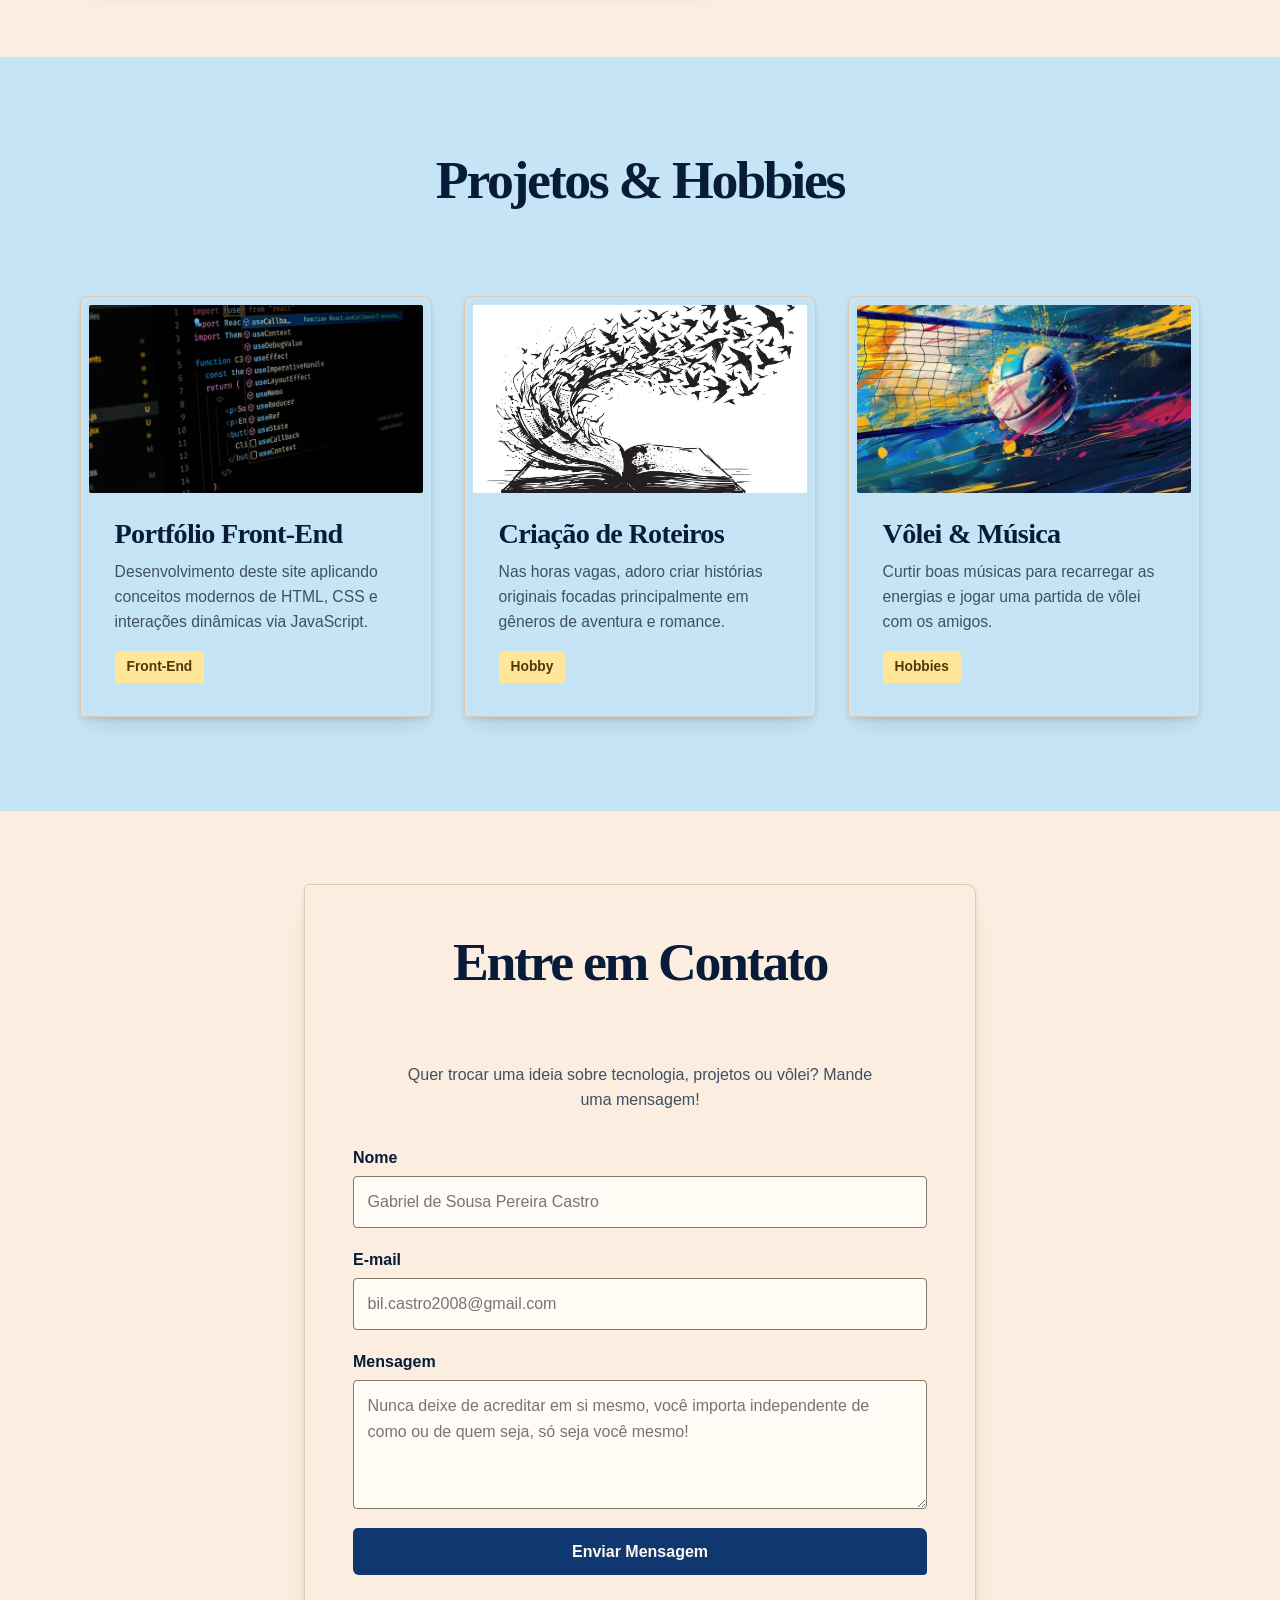
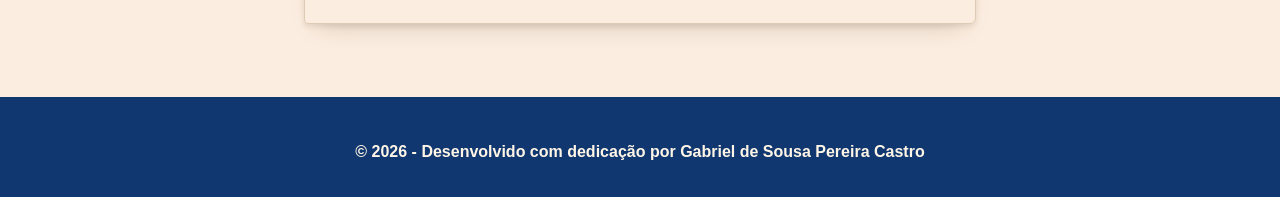
==== commit e20b9c51: "Update index.html" ====
--- a/index.html
+++ b/index.html
@@ -4,7 +4,7 @@
     <meta charset="UTF-8">
     <meta name="viewport" content="width=device-width, initial-scale=1.0">
     <title>Gabriel Castro | Portfólio & Biografia</title>
-    <link rel="stylesheet" href="css/style.css">
+    <link rel="stylesheet" href="style.css">
     <!-- Fonte Google Fonts -->
     <link href="https://fonts.googleapis.com/css2?family=Poppins:wght@300;400;600;700&display=swap" rel="stylesheet">
 </head>
@@ -147,4 +147,4 @@
 
     <script src="js/javascript.js"></script>
 </body>
-</html>+</html>
--- a/style.css
+++ b/style.css
@@ -0,0 +1,419 @@
+@charset "UTF-8";
+
+/* Abrigo do Marinheiro • Folha de estilos completa
+   A paleta e as fontes podem ser ajustadas aqui. As texturas ficam no fim. */
+:root {
+    color-scheme: light;
+    --bg-paper: #fbeddf;
+    --bg-card: #fff7eb;
+    --bg-alt: #c5e4f6;
+    --text-main: #081c3a;
+    --text-muted: #405063;
+    --primary: #10376f;
+    --accent-gold: #ffb710;
+    --blue-accent: #175b9c;
+    --border-paper: #ddcbb4;
+    --foco-da-foto: 50% 12%; /* Posição do rosto dentro da moldura. */
+    --shadow-paper: 0 3px 5px rgb(69 44 23 / 9%), 0 12px 24px -14px rgb(69 44 23 / 27%);
+    --fonte-titulo: Georgia, "Iowan Old Style", "Palatino Linotype", serif;
+    --fonte-texto: "Poppins", "Segoe UI", Arial, "Liberation Sans", sans-serif;
+    --recorte: polygon(
+        1.3% 2.1%, 7% 1%, 13% 1.6%, 22% .5%, 29% 1.2%, 38% .3%,
+        47% 1.1%, 53% .6%, 62% 1.4%, 72% .4%, 83% 1%, 91% .4%,
+        98.4% 1.5%, 99.2% 8%, 98.8% 17%, 99.7% 28%, 99% 39%,
+        99.6% 51%, 98.9% 64%, 99.7% 75%, 99% 85%, 99.4% 97.5%,
+        94% 99%, 87% 98.6%, 81% 99.5%, 73% 98.7%, 63% 99.5%,
+        55% 98.9%, 46% 99.6%, 36% 98.7%, 29% 99.4%, 20% 98.8%,
+        12% 99.6%, 2% 98.3%, .5% 91%, 1.1% 83%, .3% 74%, 1% 62%,
+        .4% 54%, 1.2% 46%, .3% 35%, 1% 25%, .4% 15%
+    );
+}
+
+/* A opção de tema existente mantém a paleta clara do convite. */
+body.light-theme { color-scheme: light; }
+
+*, *::before, *::after { box-sizing: border-box; }
+html { scroll-padding-top: 6.5rem; }
+body, h1, h2, h3, p, ul { margin: 0; }
+body {
+    color: var(--text-main);
+    background-color: var(--bg-paper);
+    background-image: var(--fibra);
+    font-family: var(--fonte-texto);
+    line-height: 1.6;
+}
+img { max-width: 100%; }
+button, input, textarea, select { font: inherit; }
+a { color: var(--blue-accent); }
+:focus-visible {
+    outline: 3px solid var(--blue-accent);
+    outline-offset: 3px;
+}
+.container { width: min(90%, 70rem); margin-left: auto; margin-right: auto; }
+
+/* Cabeçalho com uma borda fina de papel. */
+.header {
+    position: fixed;
+    top: 0;
+    left: 0;
+    right: 0;
+    z-index: 1000;
+    padding: .8rem 0;
+    background: var(--fibra), var(--bg-card);
+    box-shadow: 0 2px 5px rgb(54 40 23 / 12%);
+}
+.nav-container, .nav-list, .nav-actions, .hero-buttons, .skill-tags {
+    display: flex;
+    align-items: center;
+}
+.nav-container { justify-content: space-between; gap: clamp(.65rem, 2vw, 2rem); }
+.logo {
+    min-width: 0;
+    color: var(--text-main);
+    font: bold clamp(1.15rem, 2vw, 1.65rem)/1.08 var(--fonte-titulo);
+    letter-spacing: -.035em;
+    text-decoration: none;
+    overflow-wrap: anywhere;
+}
+.logo img { display: block; max-height: 3rem; width: auto; max-width: 100%; object-fit: contain; }
+.logo span { color: var(--blue-accent); }
+.nav-list { display: grid; grid-auto-flow: column; list-style: none; padding: 0; gap: clamp(.8rem, 2.5vw, 2rem); }
+.nav-link {
+    color: var(--text-main);
+    font-weight: 650;
+    text-decoration: none;
+    text-underline-offset: .32em;
+}
+.nav-link:hover, .nav-link[aria-current="page"] {
+    color: var(--primary);
+    text-decoration: underline solid var(--accent-gold) 3px;
+}
+.nav-actions { display: grid; grid-auto-flow: column; gap: .5rem; flex: none; }
+.btn-icon, .menu-toggle {
+    min-width: 2.75rem;
+    min-height: 2.75rem;
+    padding: .25rem .6rem;
+    border: 1px solid #aa9982;
+    border-radius: 4px;
+    background: var(--bg-card);
+    color: var(--primary);
+    font-size: 1.1rem;
+    cursor: pointer;
+}
+.btn-icon:hover, .menu-toggle:hover { background-color: var(--bg-alt); }
+.menu-toggle { display: none; }
+
+/* Abertura com manchete, traço de tinta e retrato montado em papel azul. */
+.hero {
+    display: flex;
+    position: relative;
+    isolation: isolate;
+    align-items: center;
+    min-height: min(90vh, 54rem);
+    padding: clamp(8.5rem, 12vw, 11rem) 0 clamp(4.5rem, 7vw, 7rem);
+}
+.hero::before {
+    content: "";
+    position: absolute;
+    z-index: -1;
+    top: 2.75rem;
+    left: 0;
+    width: clamp(6rem, 14vw, 14rem);
+    height: clamp(4.4rem, 10vw, 9rem);
+    background: var(--fibra), var(--primary);
+    clip-path: polygon(0 0, 100% 0, 96% 6%, 89% 10%, 86% 16%, 79% 19%,
+        74% 25%, 69% 26%, 63% 33%, 58% 35%, 51% 42%, 46% 43%, 41% 50%,
+        36% 52%, 32% 58%, 27% 59%, 21% 67%, 17% 70%, 13% 78%, 9% 80%, 0 94%);
+    pointer-events: none;
+}
+.hero-content { display: flex; justify-content: space-between; align-items: center; gap: clamp(2rem, 6vw, 6rem); }
+.hero-text { flex: 1 1 54%; min-width: 0; }
+.tag {
+    display: inline-flex;
+    align-items: center;
+    margin-bottom: 1rem;
+    color: var(--primary);
+    font-size: .87rem;
+    font-weight: 700;
+    letter-spacing: .02em;
+}
+.tag::before {
+    content: "";
+    flex: none;
+    width: 1.85rem;
+    margin-right: .55rem;
+    height: 1.45rem;
+    background: var(--marcas) center / contain no-repeat;
+}
+.hero-text h1, .section-title, .card-body h3, .skills h3 {
+    font-family: var(--fonte-titulo);
+    color: var(--text-main);
+    font-weight: 700;
+    text-wrap: balance;
+}
+.hero-text h1 {
+    margin: 0 0 .38em;
+    font-size: clamp(3.2rem, 6.4vw, 6.1rem);
+    letter-spacing: -.052em;
+    line-height: 1.02;
+    overflow-wrap: anywhere;
+}
+.hero-text h1 span {
+    color: inherit;
+    padding-bottom: .115em;
+    background: var(--pincel) center bottom / 100% .27em no-repeat;
+    -webkit-box-decoration-break: clone;
+    box-decoration-break: clone;
+}
+.hero-text p {
+    max-width: 49ch;
+    margin-bottom: 1.55rem;
+    color: var(--text-muted);
+    font-size: clamp(1rem, 1.45vw, 1.18rem);
+}
+.hero-buttons, .skill-tags { flex-wrap: wrap; gap: .75rem; }
+.btn, .btn-full {
+    display: inline-flex;
+    justify-content: center;
+    align-items: center;
+    min-height: 2.85rem;
+    padding: .68rem 1.4rem;
+    border: 2px solid transparent;
+    border-radius: 5px 7px 4px 6px;
+    font: 700 1rem/1.35 var(--fonte-texto);
+    text-align: center;
+    text-decoration: none;
+    cursor: pointer;
+}
+.btn-primary, .btn-full { color: #fffaf1; background-color: var(--primary); }
+.btn-primary:hover, .btn-full:hover { background-color: var(--blue-accent); }
+.btn-outline { color: var(--primary); border-color: var(--primary); background: transparent; }
+.btn-outline:hover { background-color: var(--bg-alt); }
+.hero-image {
+    position: relative;
+    isolation: isolate;
+    flex: 0 1 38%;
+    width: min(100%, 25rem);
+    max-width: 25rem;
+    min-width: 0;
+    padding: clamp(.85rem, 1.7vw, 1.4rem);
+    filter: drop-shadow(0 3px 0 var(--bg-card)) drop-shadow(0 7px 7px rgb(65 43 27 / 16%));
+}
+.hero-image::before, .hero-image::after { content: ""; position: absolute; pointer-events: none; }
+.hero-image::before {
+    z-index: -1;
+    top: 0; right: 0; bottom: 0; left: 0;
+    background: var(--fibra), var(--bg-alt);
+    clip-path: var(--recorte);
+    transform: rotate(-3deg);
+}
+.hero-image img {
+    display: block;
+    width: 100%;
+    height: auto;
+    aspect-ratio: 4 / 4.6;
+    object-fit: cover;
+    object-position: var(--foco-da-foto);
+    border: 5px solid var(--bg-card);
+    clip-path: var(--recorte);
+}
+/* Dois recortes do convite acompanham a moldura em qualquer tamanho. */
+.hero-image::after {
+    top: -5%;
+    right: 0;
+    bottom: -4%;
+    left: -10%;
+    background-image: var(--fita-xadrez), var(--livro-barquinho);
+    background-position: right top, left bottom;
+    background-size: 27% auto, 52% auto;
+    background-repeat: no-repeat;
+}
+
+/* Faixas azul-claro com bordas irregulares independentes do conteúdo. */
+.section { padding: clamp(3.5rem, 6.5vw, 6rem) 0; }
+.section-alt, .footer { position: relative; background-image: var(--fibra); }
+.section-alt { background-color: var(--bg-alt); }
+.section-alt::before, .section-alt::after, .footer::before {
+    content: "";
+    position: absolute;
+    left: 0; right: 0;
+    height: 11px;
+    background-color: inherit;
+    background-image: var(--fibra);
+    -webkit-mask: var(--borda) left top / 192px 11px repeat-x;
+    mask: var(--borda) left top / 192px 11px repeat-x;
+    pointer-events: none;
+}
+.section-alt::before, .footer::before { top: -10px; }
+.section-alt::after { bottom: -10px; transform: rotate(180deg); }
+.section-title {
+    margin: 0 auto clamp(1.8rem, 4vw, 3rem);
+    font-size: clamp(2.35rem, 4.2vw, 4rem);
+    line-height: 1.08;
+    letter-spacing: -.043em;
+    text-align: center;
+    overflow-wrap: anywhere;
+}
+/* Pequenas ondas ocupam uma linha própria abaixo da chamada. */
+.section-title::after {
+    content: "";
+    display: block;
+    width: clamp(4.6rem, 8vw, 6.5rem);
+    height: clamp(1.15rem, 2vw, 1.625rem);
+    margin: .25em auto 0;
+    background: var(--ondas) center / contain no-repeat;
+    pointer-events: none;
+}
+.about-grid {
+    display: grid;
+    grid-template-columns: minmax(0, 3fr) minmax(0, 2fr);
+    align-items: center;
+    gap: clamp(1.75rem, 4vw, 3.75rem);
+}
+.about-text, .card, .contact-container {
+    background: var(--fibra), var(--bg-card);
+    border: 1px solid var(--border-paper);
+    border-radius: 5px 9px 6px 4px;
+    box-shadow: var(--shadow-paper);
+}
+.about-text { padding: clamp(1.35rem, 3vw, 2.5rem); }
+.about-text p, .card-body p, .section-subtitle { color: var(--text-muted); }
+.about-text p + p { margin-top: 1rem; }
+.about-text strong { color: var(--text-main); }
+.skills h3, .card-body h3 {
+    font-size: clamp(1.45rem, 2.2vw, 1.85rem);
+    line-height: 1.15;
+    letter-spacing: -.025em;
+}
+.skills h3 { margin-bottom: 1rem; }
+.skill-tags span, .badge {
+    display: inline-block;
+    padding: .32rem .75rem;
+    border-radius: 2px 4px 3px 2px;
+    font-size: .86rem;
+    font-weight: 650;
+}
+.skill-tags span { color: var(--primary); background: var(--bg-card); border: 1px solid var(--border-paper); }
+.badge { color: #4f3706; background-color: #ffe69b; }
+
+/* Cartões com margem clara ao redor da imagem. */
+.cards-grid {
+    display: grid;
+    grid-template-columns: repeat(auto-fit, minmax(min(100%, 17.5rem), 1fr));
+    gap: clamp(1.2rem, 2.5vw, 2rem);
+}
+/* Cantoneira de álbum sobre a margem da imagem ou do cartão. */
+.card {
+    --cor-cantoneira: #f9cd67;
+    position: relative;
+    min-width: 0;
+    padding: .5rem;
+}
+.card:nth-child(even) { --cor-cantoneira: #a9cfe6; }
+.card::after {
+    content: "";
+    position: absolute;
+    top: .35rem;
+    right: .35rem;
+    width: 1.35rem;
+    height: 1.35rem;
+    clip-path: polygon(0 0, 100% 0, 100% 100%);
+    background: var(--fibra), linear-gradient(45deg,
+        var(--cor-cantoneira) 46%, #fff3d5 49%, var(--cor-cantoneira) 54%);
+    pointer-events: none;
+}
+.card img {
+    display: block;
+    width: 100%;
+    aspect-ratio: 16 / 9;
+    object-fit: cover;
+    border-radius: 2px;
+}
+.card-body { padding: clamp(1rem, 2.2vw, 1.6rem); }
+.card-body h3 { margin: 0 0 .55rem; overflow-wrap: anywhere; }
+.card-body p { margin: 0 0 1rem; font-size: .98rem; }
+.card-body a { text-underline-offset: .18em; }
+/* Contato e rodapé. */
+.contact-container { max-width: 42rem; margin-left: auto; margin-right: auto; padding: clamp(1.35rem, 4vw, 3rem); }
+.section-subtitle { max-width: 56ch; margin: 0 auto 2rem; text-align: center; }
+.section-title + .section-subtitle { margin-top: -1rem; }
+.form-group { margin-bottom: 1.2rem; }
+.form-group label { display: block; margin-bottom: .35rem; color: var(--text-main); font-weight: 650; }
+.form-group input, .form-group textarea, .form-group select {
+    display: block;
+    width: 100%;
+    padding: .75rem .85rem;
+    border: 1px solid #847867;
+    border-radius: 4px;
+    background: #fffcf5;
+    color: var(--text-main);
+}
+.form-group textarea { min-height: 7rem; resize: vertical; }
+.form-group :is(input, textarea, select):focus { border-color: var(--blue-accent); }
+.btn-full { width: 100%; }
+.feedback-msg { margin-top: 1rem; text-align: center; font-weight: 650; color: #226347; }
+.feedback-msg:empty { margin: 0; }
+.footer {
+    padding: 2rem 0;
+    background-color: var(--primary);
+    color: #fff6e7;
+    text-align: center;
+    font-weight: 600;
+}
+.footer a { color: inherit; text-underline-offset: .2em; }
+.footer :focus-visible { outline-color: var(--accent-gold); }
+
+@media (hover: hover) {
+    .card:hover, .card:focus-within { border-color: #a69580; }
+}
+@media (prefers-reduced-motion: no-preference) {
+    html { scroll-behavior: smooth; }
+    .btn, .btn-full, .nav-link, .card { transition: background-color .18s, border-color .18s, color .18s; }
+}
+@media (max-width: 768px) {
+    .header { padding: .55rem 0; }
+    .menu-toggle { display: inline-grid; place-items: center; }
+    .nav {
+        display: none;
+        position: absolute;
+        top: 100%;
+        left: 0; right: 0;
+        max-height: 75vh;
+        overflow-y: auto;
+        padding: .65rem 5% 1rem;
+        background: var(--fibra), var(--bg-card);
+        border-bottom: 2px solid var(--border-paper);
+        box-shadow: var(--shadow-paper);
+    }
+    .nav.active { display: block; }
+    .nav-list { grid-auto-flow: row; justify-items: center; gap: .1rem; }
+    .nav-link { display: inline-block; padding: .58rem .75rem; }
+    .hero { min-height: auto; padding: 6.4rem 0 3.5rem; }
+    .hero-content { display: grid; grid-template-columns: minmax(0, 1fr); justify-items: center; gap: 1.8rem; text-align: center; }
+    .hero-image { grid-row: 1; width: clamp(11rem, 49vw, 16rem); padding: .7rem; }
+    .hero-image::after {
+        left: -14%;
+        bottom: -3%;
+        background-size: 29% auto, 49% auto;
+    }
+    .hero-text { flex: auto; }
+    .hero-text h1 { font-size: clamp(2.7rem, 9vw, 4.3rem); }
+    .hero-text p { margin-left: auto; margin-right: auto; }
+    .hero-buttons { justify-content: center; }
+    .about-grid { grid-template-columns: minmax(0, 1fr); }
+}
+@media (max-width: 380px) {
+    .nav-container { gap: .4rem; }
+    .nav-actions { gap: .3rem; }
+    .hero-buttons .btn { width: 100%; }
+}
+/* Alternativas para navegadores anteriores ao suporte a aspect-ratio. */
+@supports not (aspect-ratio: 1) {
+    .hero-image img { height: clamp(14rem, 29vw, 25.6rem); }
+    .card img { height: 12rem; }
+    .hero-buttons { gap: 0; margin: -.375rem; }
+    .hero-buttons > .btn { margin: .375rem; }
+    @media (max-width: 768px) {
+        .hero-image img { height: clamp(11rem, 50vw, 16.8rem); }
+    }
+}
